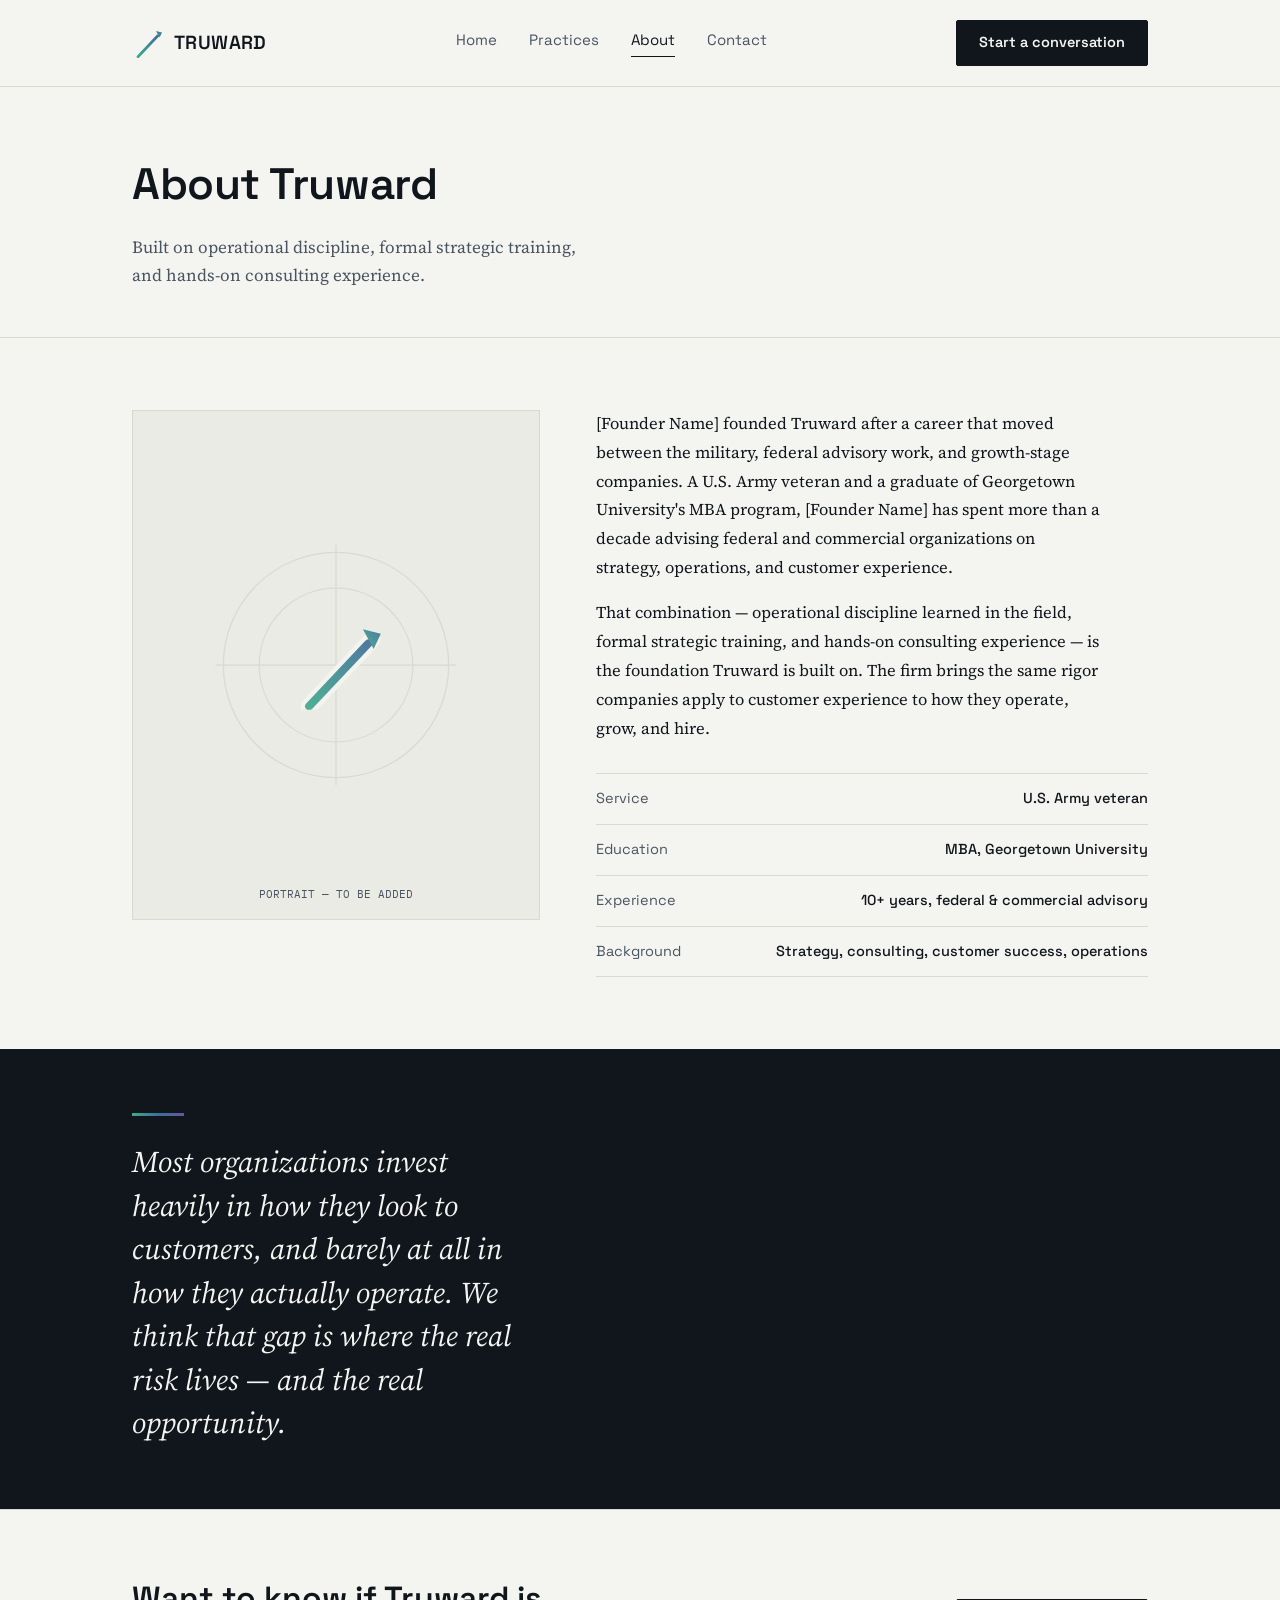
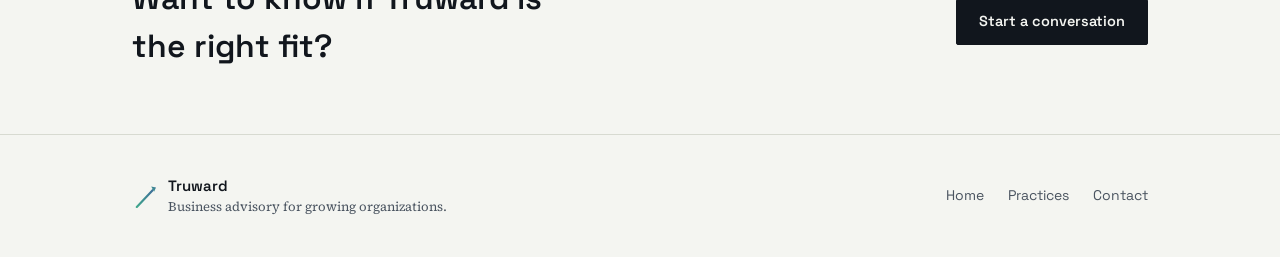
==== about.html @ 8dbb937b "Add files via upload" ====
<!DOCTYPE html>
<html lang="en">
<head>
<meta charset="UTF-8">
<meta name="viewport" content="width=device-width, initial-scale=1.0">
<title>About — Truward</title>
<link rel="preconnect" href="https://fonts.googleapis.com">
<link rel="preconnect" href="https://fonts.gstatic.com" crossorigin>
<link href="https://fonts.googleapis.com/css2?family=Space+Grotesk:wght@400;500;600;700&family=Source+Serif+4:ital,opsz,wght@0,8..60,400;0,8..60,500;1,8..60,400&family=IBM+Plex+Mono:wght@400;500&display=swap" rel="stylesheet">
<link rel="stylesheet" href="styles.css">
</head>
<body>

<svg width="0" height="0" style="position:absolute">
  <defs>
    <linearGradient id="gradBar" x1="0" y1="0" x2="1" y2="0">
      <stop offset="0" stop-color="var(--teal)"/><stop offset="1" stop-color="var(--blue)"/>
    </linearGradient>
    <linearGradient id="gradStem" x1="0" y1="0" x2="0" y2="1">
      <stop offset="0" stop-color="var(--blue)"/><stop offset="1" stop-color="var(--violet)"/>
    </linearGradient>
    <linearGradient id="gradArrow" x1="0" y1="1" x2="1" y2="0">
      <stop offset="0" stop-color="var(--teal)"/><stop offset="1" stop-color="var(--blue)"/>
    </linearGradient>
    <symbol id="truward-mark" viewBox="0 0 100 100">
      <line x1="12" y1="18" x2="78" y2="18" stroke="url(#gradBar)" stroke-width="12" stroke-linecap="square"/>
      <line x1="45" y1="18" x2="45" y2="90" stroke="url(#gradStem)" stroke-width="12" stroke-linecap="square"/>
      <line x1="20" y1="96" x2="90" y2="22" stroke="var(--paper)" stroke-width="19" stroke-linecap="round"/>
      <line x1="20" y1="96" x2="86" y2="26" stroke="url(#gradArrow)" stroke-width="9" stroke-linecap="round"/>
      <polygon points="80,10 100,15 92,32" fill="url(#gradArrow)"/>
    </symbol>
  </defs>
</svg>

<header>
  <div class="wrap">
    <nav>
      <a href="index.html" class="brand">
        <svg class="mark" width="30" height="30"><use href="#truward-mark"/></svg>
        <span class="brand-word">TRUWARD</span>
      </a>
      <div class="nav-links">
        <a href="index.html">Home</a>
        <a href="practices.html">Practices</a>
        <a href="about.html" class="current">About</a>
        <a href="contact.html">Contact</a>
      </div>
      <div class="nav-cta">
        <a href="contact.html" class="btn btn-primary">Start a conversation</a>
      </div>
      <button class="menu-toggle" id="menuToggle" aria-label="Toggle menu" aria-expanded="false">
        <span></span><span></span><span></span>
      </button>
    </nav>
    <div class="mobile-panel" id="mobilePanel">
      <a href="index.html">Home</a>
      <a href="practices.html">Practices</a>
      <a href="about.html">About</a>
      <a href="contact.html">Contact</a>
      <a href="contact.html" class="btn btn-primary">Start a conversation</a>
    </div>
  </div>
</header>

<div class="page-head">
  <div class="wrap">
    <h1>About Truward</h1>
    <p>Built on operational discipline, formal strategic training, and hands-on consulting experience.</p>
  </div>
</div>

<section class="about">
  <div class="wrap about-grid">
    <div class="about-frame">
      <svg viewBox="0 0 200 200" aria-hidden="true">
        <circle cx="100" cy="100" r="88" fill="none" stroke="var(--line)" stroke-width="1"/>
        <circle cx="100" cy="100" r="60" fill="none" stroke="var(--line)" stroke-width="1"/>
        <line x1="100" y1="6" x2="100" y2="194" stroke="var(--line)" stroke-width="1"/>
        <line x1="6" y1="100" x2="194" y2="100" stroke="var(--line)" stroke-width="1"/>
        <use href="#truward-mark" x="65" y="65" width="70" height="70"/>
      </svg>
      <div class="frame-caption">PORTRAIT — TO BE ADDED</div>
    </div>
    <div>
      <p class="bio">[Founder Name] founded Truward after a career that moved between the military, federal advisory work, and growth-stage companies. A U.S. Army veteran and a graduate of Georgetown University's MBA program, [Founder Name] has spent more than a decade advising federal and commercial organizations on strategy, operations, and customer experience.</p>
      <p class="bio">That combination — operational discipline learned in the field, formal strategic training, and hands-on consulting experience — is the foundation Truward is built on. The firm brings the same rigor companies apply to customer experience to how they operate, grow, and hire.</p>
      <div class="field-record">
        <div><span>Service</span><span>U.S. Army veteran</span></div>
        <div><span>Education</span><span>MBA, Georgetown University</span></div>
        <div><span>Experience</span><span>10+ years, federal &amp; commercial advisory</span></div>
        <div><span>Background</span><span>Strategy, consulting, customer success, operations</span></div>
      </div>
    </div>
  </div>
</section>

<div class="manifesto">
  <div class="wrap">
    <div class="accent-line"></div>
    <blockquote>Most organizations invest heavily in how they look to customers, and barely at all in how they actually operate. We think that gap is where the real risk lives — and the real opportunity.</blockquote>
  </div>
</div>

<div class="cta-band">
  <div class="wrap cta-band-row">
    <h2>Want to know if Truward is the right fit?</h2>
    <a href="contact.html" class="btn btn-primary">Start a conversation</a>
  </div>
</div>

<footer>
  <div class="wrap foot-grid">
    <div class="foot-left">
      <svg class="mark" width="24" height="24"><use href="#truward-mark"/></svg>
      <div>
        <div class="foot-word">Truward</div>
        <div class="foot-tag">Business advisory for growing organizations.</div>
      </div>
    </div>
    <div class="foot-links">
      <a href="index.html">Home</a>
      <a href="practices.html">Practices</a>
      <a href="contact.html">Contact</a>
    </div>
  </div>
</footer>

<script src="script.js"></script>
</body>
</html>
---- styles.css ----
:root{
  --ink:#11161D;
  --ink-soft:#4A5460;
  --paper:#F4F5F1;
  --paper-alt:#EAEBE4;
  --line:#D7DAD1;
  --teal:#3FA88C;
  --blue:#3E6F99;
  --violet:#6456A0;
  --sans:'Space Grotesk', sans-serif;
  --serif:'Source Serif 4', serif;
  --mono:'IBM Plex Mono', monospace;
}
*{box-sizing:border-box; margin:0; padding:0;}
body{
  background:var(--paper);
  color:var(--ink);
  font-family:var(--sans);
  line-height:1.5;
  -webkit-font-smoothing:antialiased;
}
img,svg{display:block; max-width:100%;}
a{color:inherit; text-decoration:none;}
.wrap{max-width:1080px; margin:0 auto; padding:0 32px;}
@media(max-width:640px){ .wrap{padding:0 22px;} }

@media (prefers-reduced-motion: reduce){
  *{animation-duration:0.001ms !important; animation-iteration-count:1 !important; transition-duration:0.001ms !important;}
}

/* ---------- mark ---------- */
.mark{overflow:visible;}

/* ---------- nav ---------- */
header{
  border-bottom:1px solid var(--line);
}
nav{
  display:flex; align-items:center; justify-content:space-between;
  padding:20px 0;
}
.brand{display:flex; align-items:center; gap:12px;}
.brand-word{font-size:19px; font-weight:600; letter-spacing:0.02em;}
.nav-links{display:flex; align-items:center; gap:32px; font-size:15px;}
.nav-links a{color:var(--ink-soft); transition:color .15s ease; padding-bottom:4px; border-bottom:1px solid transparent;}
.nav-links a:hover{color:var(--ink);}
.nav-links a.current{color:var(--ink); border-bottom-color:var(--ink);}
.btn{
  display:inline-flex; align-items:center; justify-content:center;
  font-family:var(--sans); font-weight:600; font-size:14.5px;
  padding:11px 22px; border-radius:2px; border:1px solid var(--ink);
  cursor:pointer; transition:background .15s ease, color .15s ease, border-color .15s ease;
}
.btn-primary{background:var(--ink); color:var(--paper);}
.btn-primary:hover{background:var(--blue); border-color:var(--blue);}
.btn-ghost{background:transparent; color:var(--ink); border-color:var(--line);}
.btn-ghost:hover{border-color:var(--ink);}
.menu-toggle{display:none; background:none; border:none; cursor:pointer; padding:6px;}
.menu-toggle span{display:block; width:22px; height:2px; background:var(--ink); margin:5px 0;}
@media(max-width:780px){
  .nav-links, .nav-cta{display:none;}
  .menu-toggle{display:block;}
}
.mobile-panel{
  display:none; flex-direction:column; gap:2px;
  border-top:1px solid var(--line); padding:14px 0 20px;
}
.mobile-panel a{padding:12px 0; font-size:16px; border-bottom:1px solid var(--paper-alt);}
.mobile-panel .btn{margin-top:14px; width:fit-content;}

/* ---------- page header (non-home pages) ---------- */
.page-head{padding:64px 0 48px; border-bottom:1px solid var(--line);}
.page-head h1{font-size:clamp(30px,4.4vw,44px); font-weight:600; letter-spacing:-0.01em;}
.page-head p{font-family:var(--serif); font-size:17px; color:var(--ink-soft); margin-top:16px; max-width:52ch; line-height:1.65;}

/* ---------- hero (home only) ---------- */
.hero{padding:84px 0 72px;}
.hero h1{
  font-size:clamp(34px, 5vw, 54px);
  font-weight:600; letter-spacing:-0.01em; line-height:1.1;
  max-width:16ch;
}
.hero p.lede{
  font-family:var(--serif); font-size:18.5px; color:var(--ink-soft);
  max-width:48ch; margin-top:22px; line-height:1.6;
}
.hero-ctas{display:flex; gap:16px; margin-top:34px; flex-wrap:wrap;}

/* ---------- generic section ---------- */
section{padding:72px 0;}
.section-head{max-width:640px; margin-bottom:44px;}
.section-head h2{font-size:clamp(24px, 3vw, 32px); font-weight:600; letter-spacing:-0.01em;}
.section-head p{font-family:var(--serif); font-size:16.5px; color:var(--ink-soft); margin-top:12px; line-height:1.6;}
.rule{border:none; border-top:1px solid var(--line);}

/* ---------- home: practice teasers ---------- */
.teaser-grid{display:grid; grid-template-columns:repeat(3,1fr); gap:1px; background:var(--line); border:1px solid var(--line);}
@media(max-width:820px){ .teaser-grid{grid-template-columns:1fr;} }
.teaser{background:var(--paper); padding:32px 28px;}
.teaser .deg{font-family:var(--mono); font-size:13px; margin-bottom:14px; display:block;}
.teaser .deg.teal{color:var(--teal);}
.teaser .deg.blue{color:var(--blue);}
.teaser .deg.violet{color:var(--violet);}
.teaser h3{font-size:19px; font-weight:600; margin-bottom:10px;}
.teaser p{font-family:var(--serif); font-size:15px; color:var(--ink-soft); line-height:1.6;}
.teaser .link{display:inline-block; margin-top:16px; font-size:14px; font-weight:600; border-bottom:1px solid var(--ink);}

/* ---------- home: approach strip ---------- */
.strip{background:var(--paper-alt); padding:56px 0;}
.strip-track{display:grid; grid-template-columns:repeat(3,1fr); gap:36px;}
@media(max-width:780px){ .strip-track{grid-template-columns:1fr;} }
.strip-item .wp-label{font-family:var(--mono); font-size:12px; color:var(--ink-soft); display:block; margin-bottom:6px;}
.strip-item h3{font-size:17px; font-weight:600; margin-bottom:6px;}
.strip-item p{font-family:var(--serif); font-size:14.5px; color:var(--ink-soft); line-height:1.55;}

/* ---------- cta band ---------- */
.cta-band{border-top:1px solid var(--line); padding:64px 0; text-align:left;}
.cta-band h2{font-size:clamp(24px,3vw,32px); font-weight:600; max-width:20ch;}
.cta-band-row{display:flex; align-items:center; justify-content:space-between; gap:24px; flex-wrap:wrap;}

/* ---------- practices page ---------- */
.practices-list{display:flex; flex-direction:column;}
.practice{
  display:grid; grid-template-columns:120px 1fr 1fr; gap:32px;
  padding:40px 0; border-top:1px solid var(--line);
}
.practices-list .practice:last-child{border-bottom:1px solid var(--line);}
@media(max-width:860px){ .practice{grid-template-columns:1fr; gap:14px;} }
.bearing-tag{display:flex; flex-direction:column; gap:6px; padding-top:4px;}
.bearing-tag .deg{font-family:var(--mono); font-size:15px; font-weight:500;}
.bearing-tag .deg.teal{color:var(--teal);}
.bearing-tag .deg.blue{color:var(--blue);}
.bearing-tag .deg.violet{color:var(--violet);}
.bearing-tag svg{width:32px; height:32px;}
.practice h3{font-size:20px; font-weight:600; margin-bottom:10px;}
.practice p{font-family:var(--serif); color:var(--ink-soft); font-size:15.5px; line-height:1.65;}
.practice ul{list-style:none; font-size:14.5px; color:var(--ink-soft);}
.practice li{padding:7px 0 7px 18px; position:relative; border-top:1px solid var(--paper-alt);}
.practice li:first-child{border-top:none;}
.practice li::before{content:''; position:absolute; left:0; top:16px; width:6px; height:1px; background:var(--ink-soft);}

/* ---------- approach page detail ---------- */
.approach-track{position:relative; display:grid; grid-template-columns:repeat(3,1fr); gap:40px;}
@media(max-width:820px){ .approach-track{grid-template-columns:1fr; gap:36px;} }
.approach-track::before{content:''; position:absolute; top:15px; left:0; right:0; height:1px; background:var(--line);}
@media(max-width:820px){ .approach-track::before{display:none;} }
.waypoint{position:relative; padding-top:44px;}
.waypoint .node{
  position:absolute; top:0; left:0; width:31px; height:31px; border-radius:50%;
  background:var(--paper); border:1px solid var(--ink);
  display:flex; align-items:center; justify-content:center;
  font-family:var(--mono); font-size:12px; font-weight:500;
}
.waypoint h3{font-size:19px; font-weight:600; margin-bottom:10px;}
.waypoint p{font-family:var(--serif); font-size:15.5px; color:var(--ink-soft); line-height:1.65;}
.waypoint .wp-label{font-family:var(--mono); font-size:12px; color:var(--ink-soft); margin-bottom:6px; display:block;}

/* ---------- about page ---------- */
.about-grid{display:grid; grid-template-columns:0.85fr 1.15fr; gap:56px; align-items:start;}
@media(max-width:900px){ .about-grid{grid-template-columns:1fr;} }
.about-frame{
  border:1px solid var(--line); background:var(--paper-alt);
  aspect-ratio:4/5; display:flex; align-items:center; justify-content:center;
  position:relative; padding:30px;
}
.about-frame svg{width:74%; height:auto; opacity:0.9;}
.about-frame .frame-caption{
  position:absolute; bottom:16px; left:16px; right:16px;
  font-family:var(--mono); font-size:11px; color:var(--ink-soft); text-align:center;
}
.about p.bio{font-family:var(--serif); font-size:16.5px; line-height:1.75; color:var(--ink); max-width:56ch;}
.about p.bio + p.bio{margin-top:16px;}
.field-record{margin-top:30px; border-top:1px solid var(--line);}
.field-record div{display:flex; justify-content:space-between; gap:20px; padding:14px 0; border-bottom:1px solid var(--line); font-size:14.5px;}
.field-record span:first-child{color:var(--ink-soft);}
.field-record span:last-child{font-weight:500; text-align:right;}

.manifesto{background:var(--ink); color:var(--paper); padding:64px 0;}
.manifesto blockquote{
  font-family:var(--serif); font-style:italic;
  font-size:clamp(22px, 2.8vw, 30px); line-height:1.45;
  max-width:26ch; font-weight:400;
}
.manifesto .accent-line{width:52px; height:3px; margin-bottom:24px; background:linear-gradient(90deg, var(--teal), var(--blue), var(--violet));}

/* ---------- contact page ---------- */
.contact-grid{display:grid; grid-template-columns:0.9fr 1.1fr; gap:56px;}
@media(max-width:900px){ .contact-grid{grid-template-columns:1fr;} }
.contact-note{font-family:var(--serif); font-size:16.5px; color:var(--ink-soft); line-height:1.7; margin-top:16px; max-width:40ch;}
.contact-email{display:inline-block; margin-top:24px; font-size:16px; font-weight:600; border-bottom:1px solid var(--ink); padding-bottom:2px;}
form{display:flex; flex-direction:column; gap:18px;}
.field-row{display:grid; grid-template-columns:1fr 1fr; gap:18px;}
@media(max-width:560px){ .field-row{grid-template-columns:1fr;} }
label{font-size:13px; color:var(--ink-soft); display:block; margin-bottom:7px;}
input, textarea{
  width:100%; font-family:var(--sans); font-size:15px; color:var(--ink);
  background:transparent; border:none; border-bottom:1px solid var(--line);
  padding:10px 2px; outline:none; transition:border-color .15s ease;
}
input:focus, textarea:focus{border-color:var(--ink);}
textarea{resize:vertical; min-height:96px;}
.form-err{font-size:12.5px; color:#B24A3A; min-height:16px; margin-top:-8px;}
form .btn{margin-top:8px; align-self:flex-start;}

/* ---------- footer ---------- */
footer{border-top:1px solid var(--line); padding:40px 0;}
.foot-grid{display:flex; justify-content:space-between; align-items:center; flex-wrap:wrap; gap:20px;}
.foot-left{display:flex; align-items:center; gap:12px;}
.foot-word{font-size:15px; font-weight:600;}
.foot-tag{font-size:13px; color:var(--ink-soft); font-family:var(--serif);}
.foot-links{display:flex; gap:24px; font-size:14px; color:var(--ink-soft);}
.foot-links a:hover{color:var(--ink);}
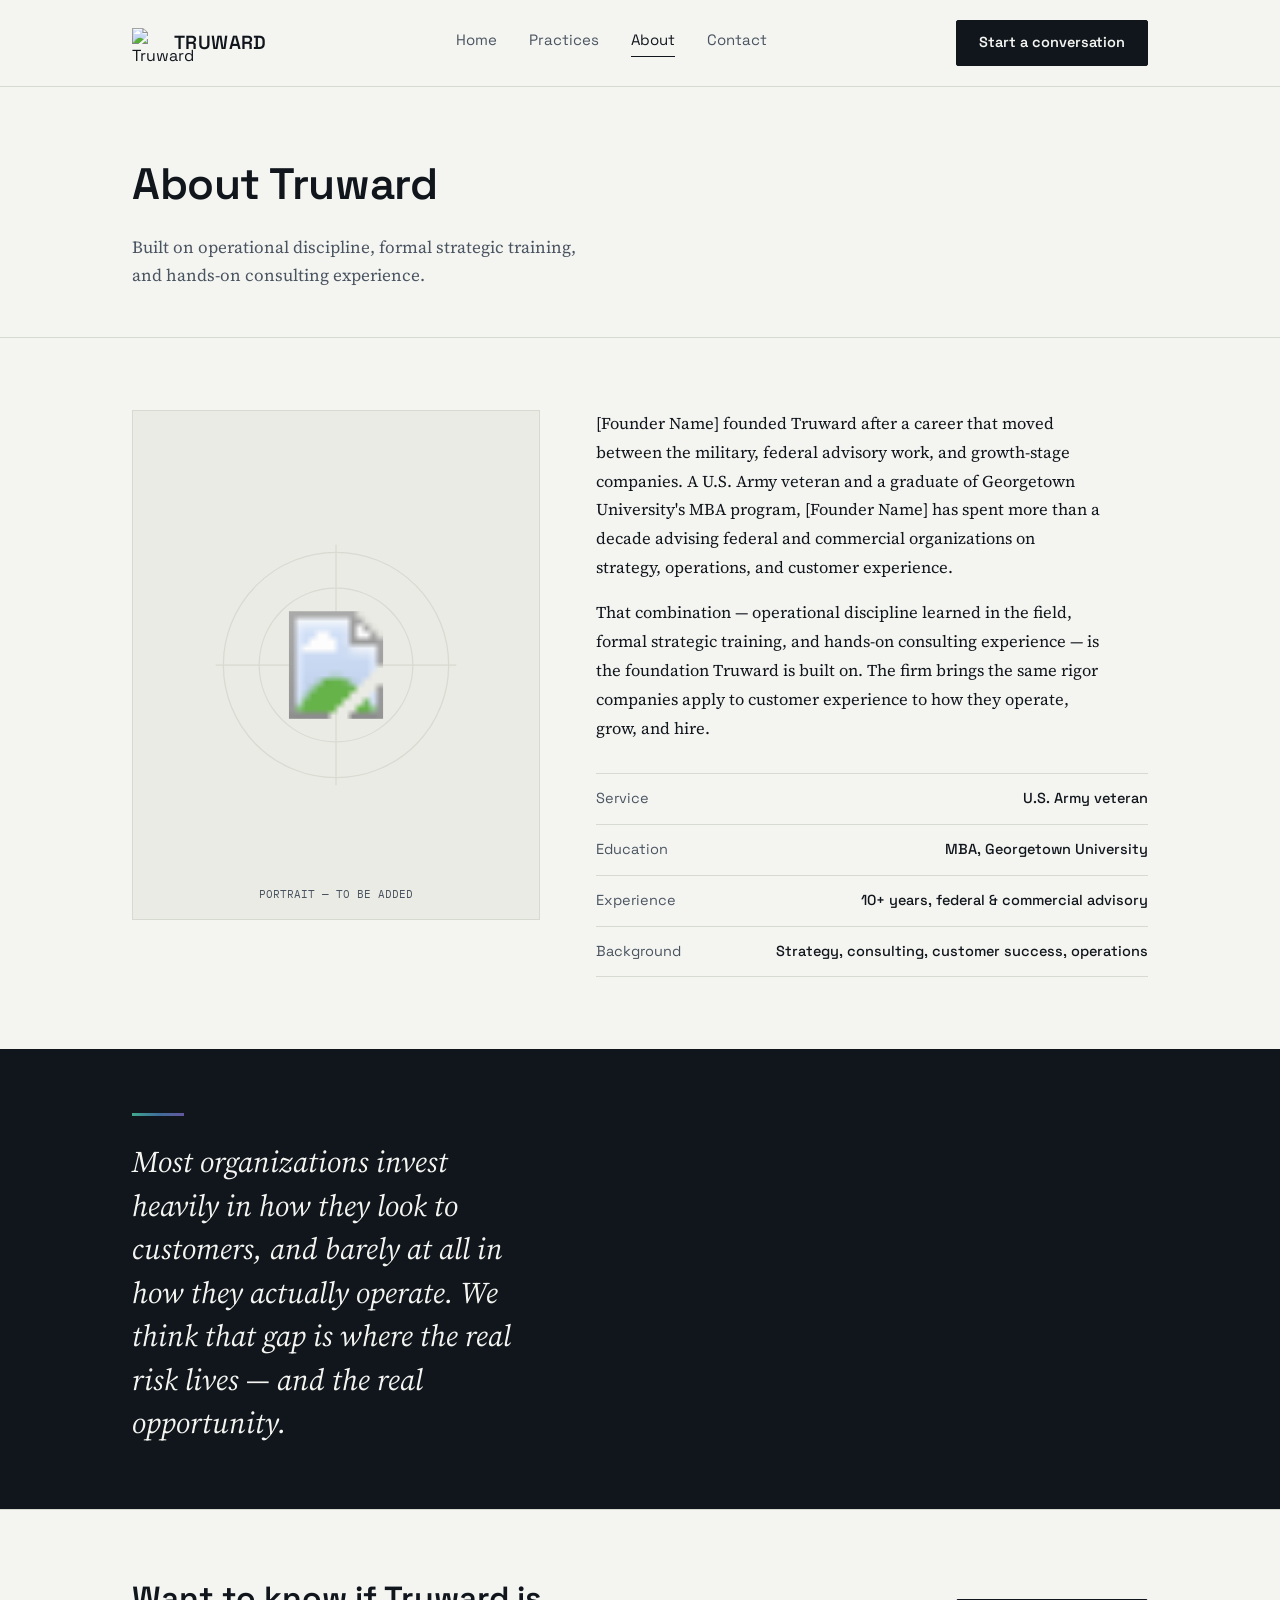
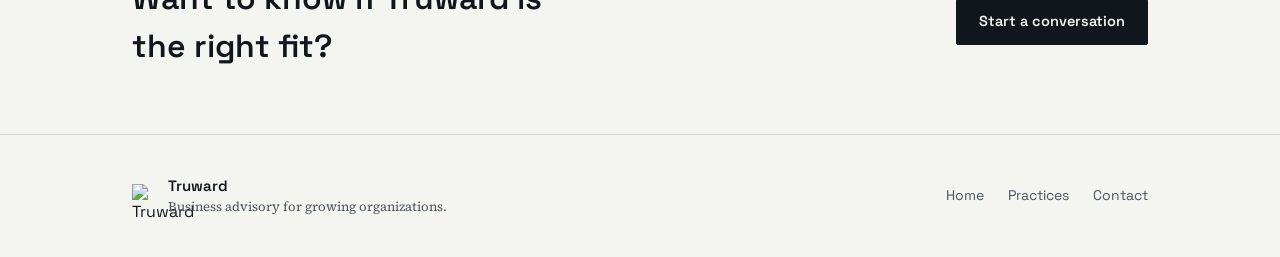
==== commit ddff73bd: "Add files via upload" ====
--- a/about.html
+++ b/about.html
@@ -11,32 +11,11 @@
 </head>
 <body>
 
-<svg width="0" height="0" style="position:absolute">
-  <defs>
-    <linearGradient id="gradBar" x1="0" y1="0" x2="1" y2="0">
-      <stop offset="0" stop-color="var(--teal)"/><stop offset="1" stop-color="var(--blue)"/>
-    </linearGradient>
-    <linearGradient id="gradStem" x1="0" y1="0" x2="0" y2="1">
-      <stop offset="0" stop-color="var(--blue)"/><stop offset="1" stop-color="var(--violet)"/>
-    </linearGradient>
-    <linearGradient id="gradArrow" x1="0" y1="1" x2="1" y2="0">
-      <stop offset="0" stop-color="var(--teal)"/><stop offset="1" stop-color="var(--blue)"/>
-    </linearGradient>
-    <symbol id="truward-mark" viewBox="0 0 100 100">
-      <line x1="12" y1="18" x2="78" y2="18" stroke="url(#gradBar)" stroke-width="12" stroke-linecap="square"/>
-      <line x1="45" y1="18" x2="45" y2="90" stroke="url(#gradStem)" stroke-width="12" stroke-linecap="square"/>
-      <line x1="20" y1="96" x2="90" y2="22" stroke="var(--paper)" stroke-width="19" stroke-linecap="round"/>
-      <line x1="20" y1="96" x2="86" y2="26" stroke="url(#gradArrow)" stroke-width="9" stroke-linecap="round"/>
-      <polygon points="80,10 100,15 92,32" fill="url(#gradArrow)"/>
-    </symbol>
-  </defs>
-</svg>
-
 <header>
   <div class="wrap">
     <nav>
       <a href="index.html" class="brand">
-        <svg class="mark" width="30" height="30"><use href="#truward-mark"/></svg>
+        <img src="truward-logo.png" class="mark" width="30" height="30" alt="Truward">
         <span class="brand-word">TRUWARD</span>
       </a>
       <div class="nav-links">
@@ -77,7 +56,7 @@
         <circle cx="100" cy="100" r="60" fill="none" stroke="var(--line)" stroke-width="1"/>
         <line x1="100" y1="6" x2="100" y2="194" stroke="var(--line)" stroke-width="1"/>
         <line x1="6" y1="100" x2="194" y2="100" stroke="var(--line)" stroke-width="1"/>
-        <use href="#truward-mark" x="65" y="65" width="70" height="70"/>
+        <image href="truward-logo.png" x="45" y="58" width="110" height="84"/>
       </svg>
       <div class="frame-caption">PORTRAIT — TO BE ADDED</div>
     </div>
@@ -111,7 +90,7 @@
 <footer>
   <div class="wrap foot-grid">
     <div class="foot-left">
-      <svg class="mark" width="24" height="24"><use href="#truward-mark"/></svg>
+      <img src="truward-logo.png" class="mark" width="24" height="24" alt="Truward">
       <div>
         <div class="foot-word">Truward</div>
         <div class="foot-tag">Business advisory for growing organizations.</div>
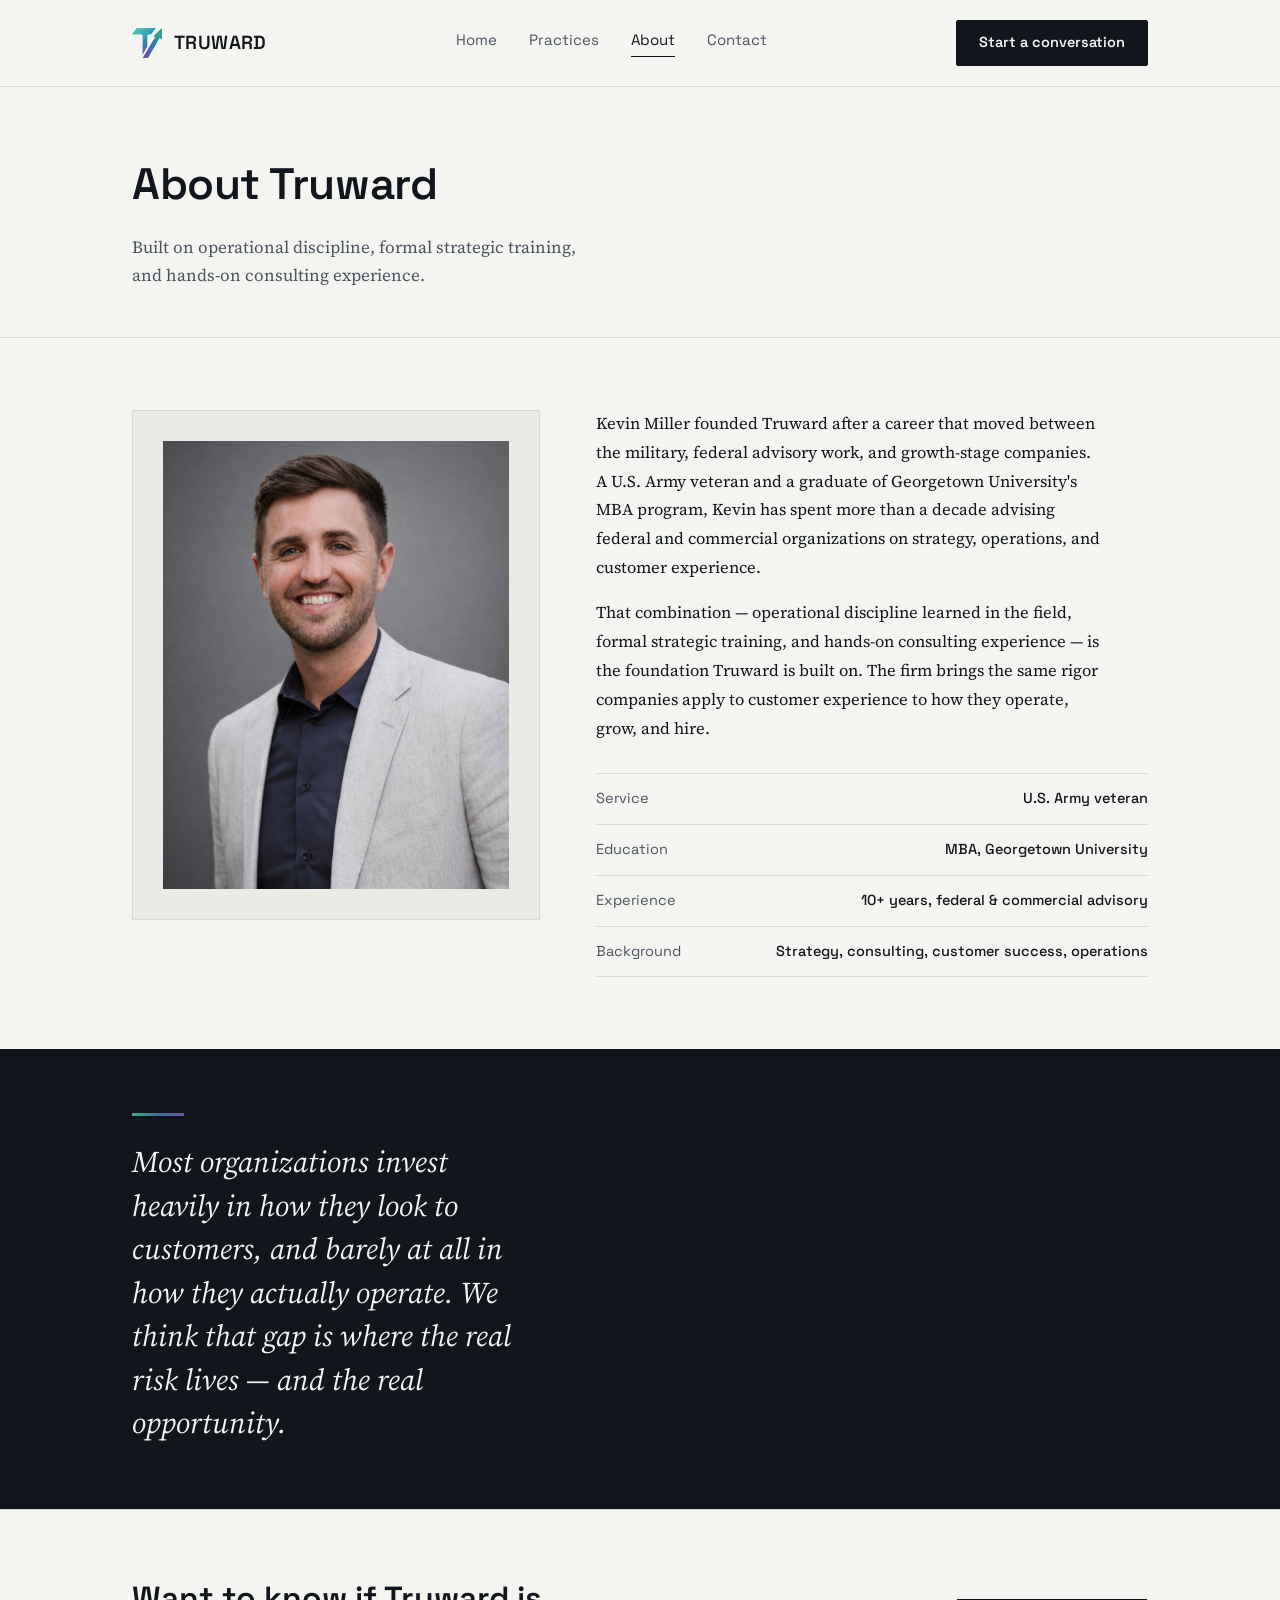
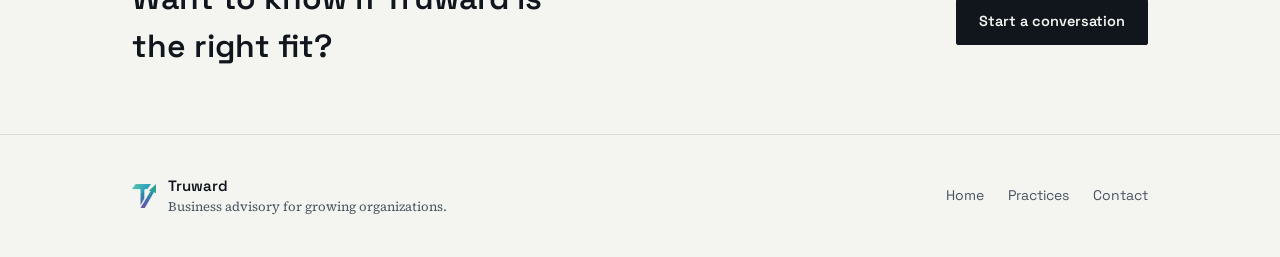
==== commit e5412c0f: "Add files via upload" ====
--- a/about.html
+++ b/about.html
@@ -51,17 +51,10 @@
 <section class="about">
   <div class="wrap about-grid">
     <div class="about-frame">
-      <svg viewBox="0 0 200 200" aria-hidden="true">
-        <circle cx="100" cy="100" r="88" fill="none" stroke="var(--line)" stroke-width="1"/>
-        <circle cx="100" cy="100" r="60" fill="none" stroke="var(--line)" stroke-width="1"/>
-        <line x1="100" y1="6" x2="100" y2="194" stroke="var(--line)" stroke-width="1"/>
-        <line x1="6" y1="100" x2="194" y2="100" stroke="var(--line)" stroke-width="1"/>
-        <image href="truward-logo.png" x="45" y="58" width="110" height="84"/>
-      </svg>
-      <div class="frame-caption">PORTRAIT — TO BE ADDED</div>
+      <img src="kevin-miller.jpg" alt="Kevin Miller" style="width:100%; height:100%; object-fit:cover;">
     </div>
     <div>
-      <p class="bio">[Founder Name] founded Truward after a career that moved between the military, federal advisory work, and growth-stage companies. A U.S. Army veteran and a graduate of Georgetown University's MBA program, [Founder Name] has spent more than a decade advising federal and commercial organizations on strategy, operations, and customer experience.</p>
+      <p class="bio">Kevin Miller founded Truward after a career that moved between the military, federal advisory work, and growth-stage companies. A U.S. Army veteran and a graduate of Georgetown University's MBA program, Kevin has spent more than a decade advising federal and commercial organizations on strategy, operations, and customer experience.</p>
       <p class="bio">That combination — operational discipline learned in the field, formal strategic training, and hands-on consulting experience — is the foundation Truward is built on. The firm brings the same rigor companies apply to customer experience to how they operate, grow, and hire.</p>
       <div class="field-record">
         <div><span>Service</span><span>U.S. Army veteran</span></div>
--- a/styles.css
+++ b/styles.css
@@ -97,10 +97,6 @@
 .teaser-grid{display:grid; grid-template-columns:repeat(3,1fr); gap:1px; background:var(--line); border:1px solid var(--line);}
 @media(max-width:820px){ .teaser-grid{grid-template-columns:1fr;} }
 .teaser{background:var(--paper); padding:32px 28px;}
-.teaser .deg{font-family:var(--mono); font-size:13px; margin-bottom:14px; display:block;}
-.teaser .deg.teal{color:var(--teal);}
-.teaser .deg.blue{color:var(--blue);}
-.teaser .deg.violet{color:var(--violet);}
 .teaser h3{font-size:19px; font-weight:600; margin-bottom:10px;}
 .teaser p{font-family:var(--serif); font-size:15px; color:var(--ink-soft); line-height:1.6;}
 .teaser .link{display:inline-block; margin-top:16px; font-size:14px; font-weight:600; border-bottom:1px solid var(--ink);}
@@ -121,17 +117,11 @@
 /* ---------- practices page ---------- */
 .practices-list{display:flex; flex-direction:column;}
 .practice{
-  display:grid; grid-template-columns:120px 1fr 1fr; gap:32px;
+  display:grid; grid-template-columns:1fr 1fr; gap:32px;
   padding:40px 0; border-top:1px solid var(--line);
 }
 .practices-list .practice:last-child{border-bottom:1px solid var(--line);}
 @media(max-width:860px){ .practice{grid-template-columns:1fr; gap:14px;} }
-.bearing-tag{display:flex; flex-direction:column; gap:6px; padding-top:4px;}
-.bearing-tag .deg{font-family:var(--mono); font-size:15px; font-weight:500;}
-.bearing-tag .deg.teal{color:var(--teal);}
-.bearing-tag .deg.blue{color:var(--blue);}
-.bearing-tag .deg.violet{color:var(--violet);}
-.bearing-tag svg{width:32px; height:32px;}
 .practice h3{font-size:20px; font-weight:600; margin-bottom:10px;}
 .practice p{font-family:var(--serif); color:var(--ink-soft); font-size:15.5px; line-height:1.65;}
 .practice ul{list-style:none; font-size:14.5px; color:var(--ink-soft);}
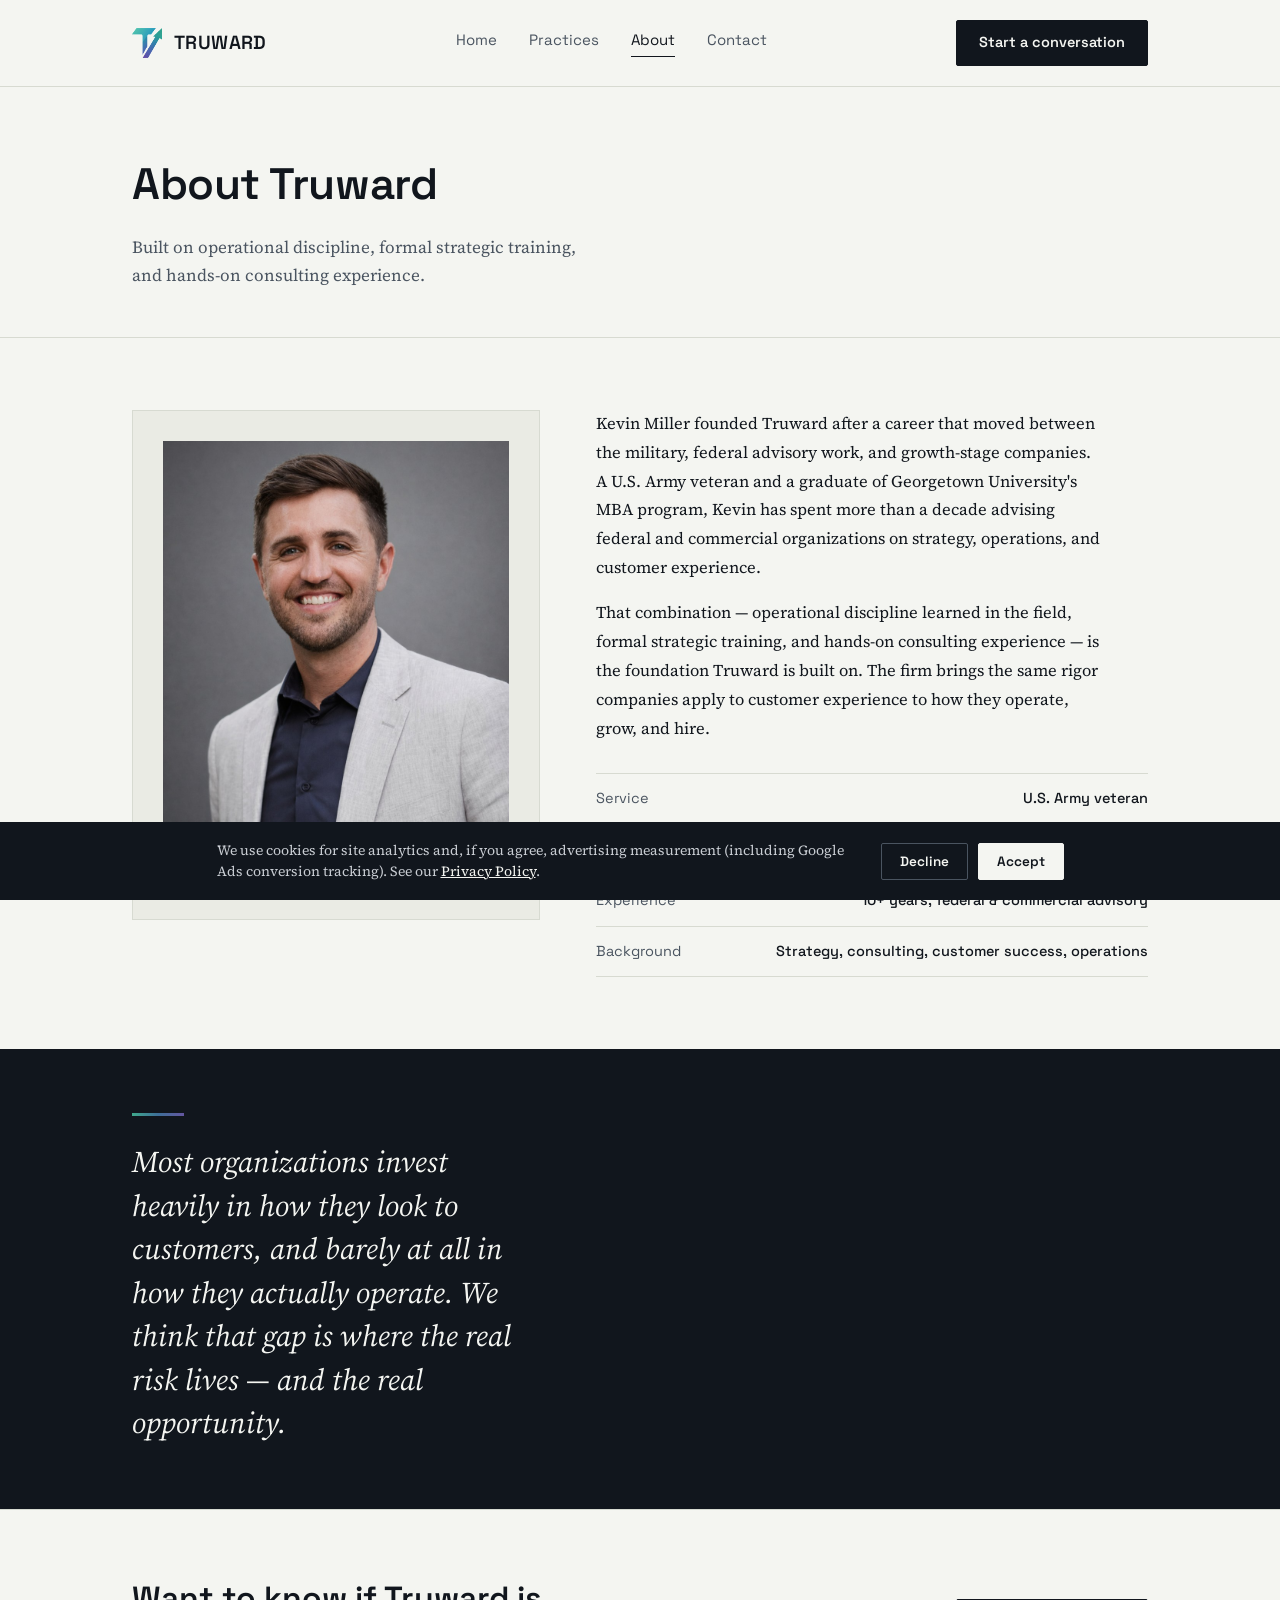
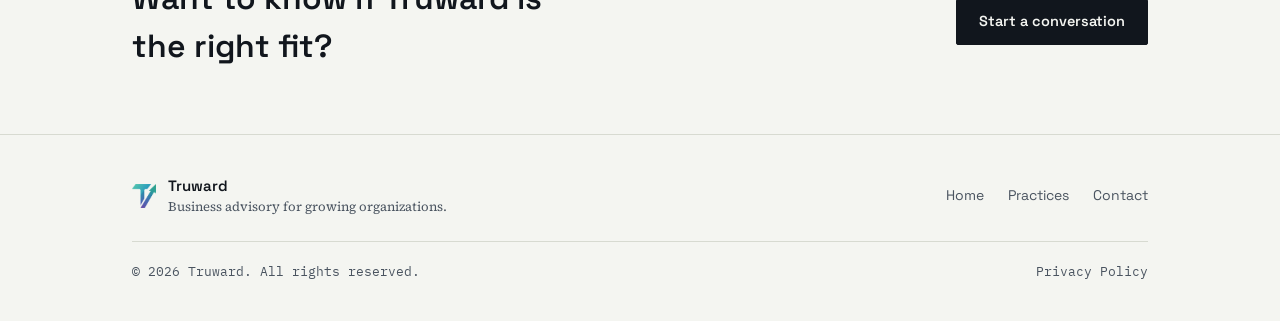
==== commit 5463e0ac: "Add files via upload" ====
--- a/about.html
+++ b/about.html
@@ -14,12 +14,12 @@
 <header>
   <div class="wrap">
     <nav>
-      <a href="index.html" class="brand">
+      <a href="/" class="brand">
         <img src="truward-logo.png" class="mark" width="30" height="30" alt="Truward">
         <span class="brand-word">TRUWARD</span>
       </a>
       <div class="nav-links">
-        <a href="index.html">Home</a>
+        <a href="/">Home</a>
         <a href="practices.html">Practices</a>
         <a href="about.html" class="current">About</a>
         <a href="contact.html">Contact</a>
@@ -32,7 +32,7 @@
       </button>
     </nav>
     <div class="mobile-panel" id="mobilePanel">
-      <a href="index.html">Home</a>
+      <a href="/">Home</a>
       <a href="practices.html">Practices</a>
       <a href="about.html">About</a>
       <a href="contact.html">Contact</a>
@@ -81,7 +81,8 @@
 </div>
 
 <footer>
-  <div class="wrap foot-grid">
+  <div class="wrap">
+    <div class="foot-grid">
     <div class="foot-left">
       <img src="truward-logo.png" class="mark" width="24" height="24" alt="Truward">
       <div>
@@ -90,9 +91,14 @@
       </div>
     </div>
     <div class="foot-links">
-      <a href="index.html">Home</a>
+      <a href="/">Home</a>
       <a href="practices.html">Practices</a>
       <a href="contact.html">Contact</a>
+    </div>
+    </div>
+    <div class="foot-bottom">
+      <span>&copy; 2026 Truward. All rights reserved.</span>
+      <a href="privacy.html">Privacy Policy</a>
     </div>
   </div>
 </footer>
--- a/styles.css
+++ b/styles.css
@@ -74,7 +74,13 @@
 .page-head p{font-family:var(--serif); font-size:17px; color:var(--ink-soft); margin-top:16px; max-width:52ch; line-height:1.65;}
 
 /* ---------- hero (home only) ---------- */
-.hero{padding:84px 0 72px;}
+.hero{padding:84px 0 72px; position:relative; overflow:hidden;}
+.hero .wrap{position:relative; z-index:1;}
+.hero-mark{
+  position:absolute; top:68%; right:100px; transform:translateY(-50%);
+  width:680px; height:auto; opacity:0.20; z-index:0; pointer-events:none;
+}
+@media(max-width:900px){ .hero-mark{display:none;} }
 .hero h1{
   font-size:clamp(34px, 5vw, 54px);
   font-weight:600; letter-spacing:-0.01em; line-height:1.1;
@@ -153,7 +159,7 @@
   aspect-ratio:4/5; display:flex; align-items:center; justify-content:center;
   position:relative; padding:30px;
 }
-.about-frame svg{width:74%; height:auto; opacity:0.9;}
+.about-frame svg{width:74%; height:auto; opacity:0.15;}
 .about-frame .frame-caption{
   position:absolute; bottom:16px; left:16px; right:16px;
   font-family:var(--mono); font-size:11px; color:var(--ink-soft); text-align:center;
@@ -200,3 +206,29 @@
 .foot-tag{font-size:13px; color:var(--ink-soft); font-family:var(--serif);}
 .foot-links{display:flex; gap:24px; font-size:14px; color:var(--ink-soft);}
 .foot-links a:hover{color:var(--ink);}
+.foot-bottom{
+  display:flex; justify-content:space-between; align-items:center; flex-wrap:wrap; gap:10px;
+  margin-top:24px; padding-top:20px; border-top:1px solid var(--line);
+  font-family:var(--mono); font-size:12.5px; color:var(--ink-soft);
+}
+.foot-bottom a{color:var(--ink-soft);}
+.foot-bottom a:hover{color:var(--ink);}
+
+/* ---------- cookie consent banner ---------- */
+.cookie-banner{
+  position:fixed; left:0; right:0; bottom:0; z-index:100;
+  background:var(--ink); color:var(--paper);
+  padding:18px 24px; display:none;
+  align-items:center; justify-content:center; gap:24px; flex-wrap:wrap;
+}
+.cookie-banner.visible{display:flex;}
+.cookie-banner p{
+  font-family:var(--serif); font-size:14px; color:#C9CDD3; max-width:640px; margin:0;
+}
+.cookie-banner a{color:var(--paper); text-decoration:underline;}
+.cookie-banner-actions{display:flex; gap:10px; flex-shrink:0;}
+.cookie-banner .btn{padding:9px 18px; font-size:13.5px;}
+.cookie-banner .btn-primary{background:var(--paper); color:var(--ink); border-color:var(--paper);}
+.cookie-banner .btn-primary:hover{background:var(--teal); border-color:var(--teal); color:var(--paper);}
+.cookie-banner .btn-ghost{background:transparent; color:var(--paper); border-color:#4A5460;}
+.cookie-banner .btn-ghost:hover{border-color:var(--paper);}
